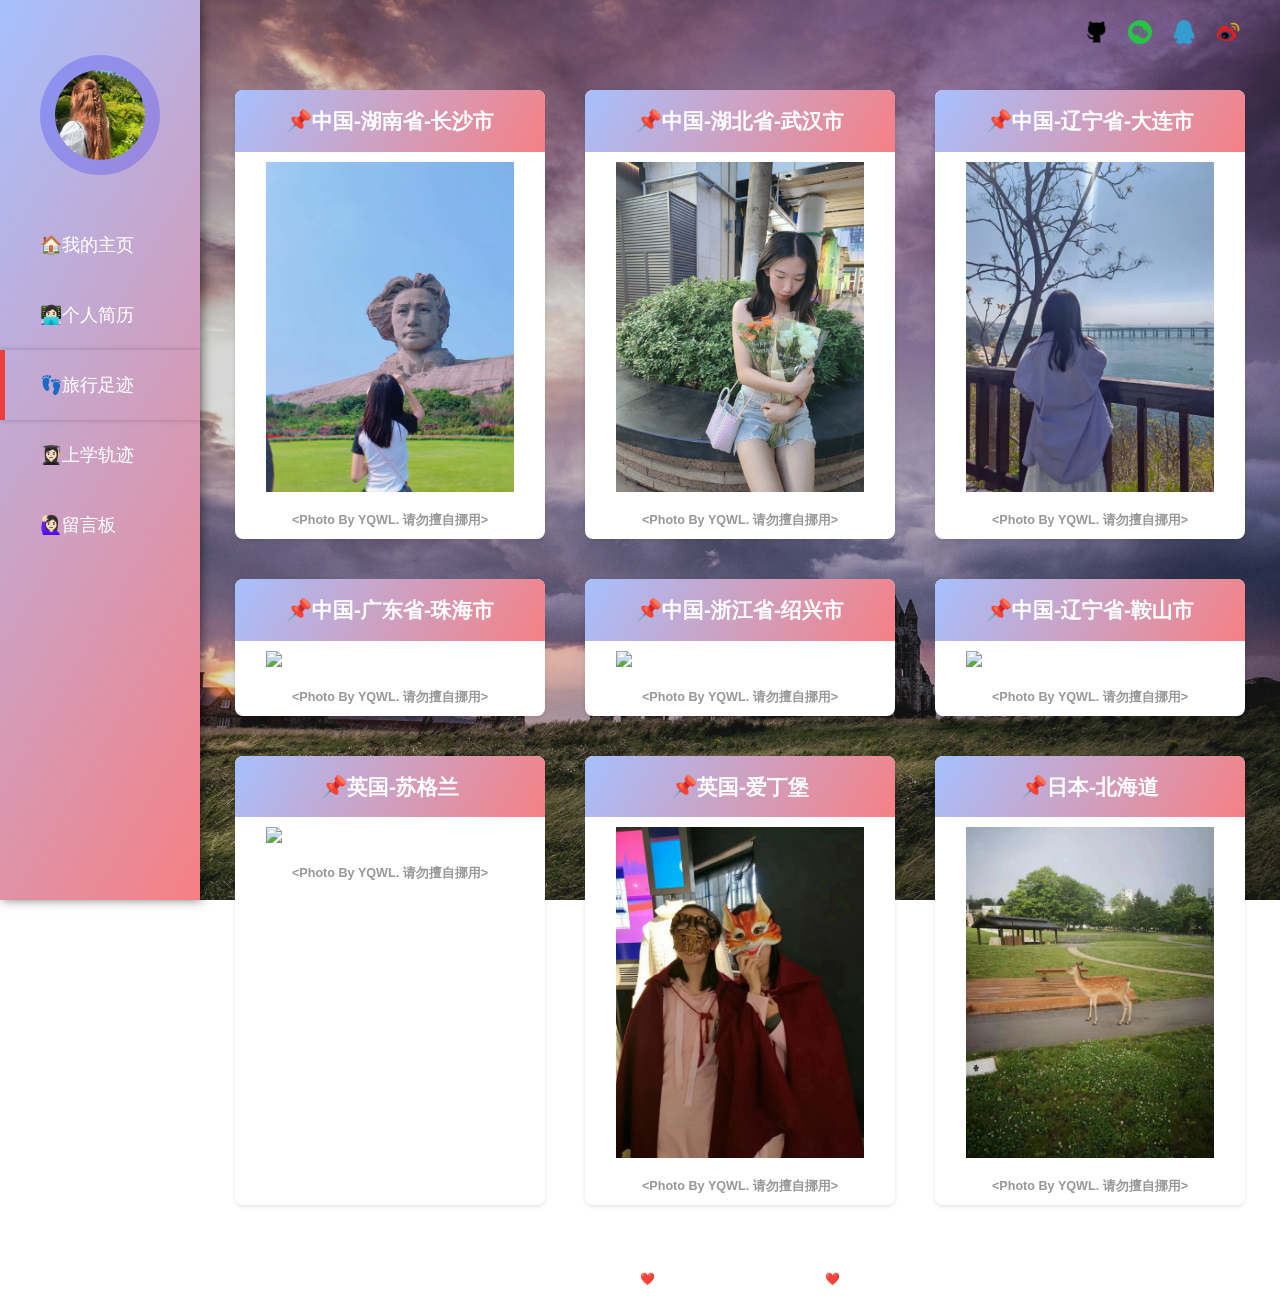
==== travel/travel.html @ 0475175e "Add files via upload" ====
<!DOCTYPE html>
<html lang="en">

<head>
    <meta charset="UTF-8">
    <meta name="viewport" content="width=device-width, initial-scale=1.0">
    <link rel="stylesheet" type="text/css" href="travel.css">
    <title>旅行足迹👣</title>
</head>

<body>
    <!-- 侧栏区 sidebar，内部有两个部分：头像区profile-circle、导航区nav-links -->
    <aside class="sidebar">
        <!-- 头像区 profile-circle，内部有两个部分：头像图片avatar、水波纹效果ripple -->
        <section class="profile-circle">
            <img src="../image/avatar.jpg" alt="头像" class="avatar">
            <div class="ripple"></div>
        </section>
        <!-- end of profile-circle -->
        <!-- 导航区 nav-links，内部有五个导航链接：4个nav-link、1个nav-link active -->
        <nav class="nav-links">
            <a class="nav-link" href="../index.html">🏠我的主页</a>
            <a class="nav-link" href="../resume/resume.html">👩🏻‍💻个人简历</a>
            <a class="nav-link active" href="">👣旅行足迹</a>
            <a class="nav-link" href="../study/study.html">👩🏻‍🎓上学轨迹</a>
            <a class="nav-link" href="../message/message.html">🙋🏻‍♀️留言板</a>
        </nav>
        <!-- end of nav-links -->
    </aside>
    <!-- end of sidebar -->

    <!-- 页眉区 header，内部有一个部分：图标区icons -->
    <header class="header">
        <!-- 图标区 icons，内部有四个图标链接：2个跳转链接、2个鼠标悬停显示图片 -->
        <section class="icons">
            <!-- 跳转链接1 -->
            <a href="https://github.com/RosiePasta" target="_blank">
                <img src="../image/icon/github.png" alt="Github">
            </a>
            <!-- 悬停显示图片1 -->
            <div class="icon-container">
                <img src="../image/icon/微信.png" alt="微信">
                <div class="hover-image">
                    <img src="../image/contact/WX-hover.jpg" alt="微信 Hover Image">
                </div>
            </div>
            <!-- 悬停显示图片2 -->
            <div class="icon-container">
                <img src="../image/icon/QQ.png" alt="QQ">
                <div class="hover-image">
                    <img src="../image/contact/QQ-hover.jpg" alt="QQ Hover Image">
                </div>
            </div>
            <!-- 跳转链接2 -->
            <a href="https://weibo.com/u/7393732584" target="_blank">
                <img src="../image/icon/微博.png" alt="微博">
            </a>
        </section>
        <!-- end of icons -->
    </header>
    <!-- end of header -->

    <!-- 主体内容区container，内部有一个部分：内容区content -->
    <main class="container">
        <!-- 内容区content，内部有一个部分：网格区grid -->
        <section class="content">
            <!-- 网格区gird，内部有9个网格项gird-item -->
            <section class="grid">
                <!-- 网格项1 -->
                <div class="grid-item">
                    <h2>📌中国-湖南省-长沙市</h2>
                    <img src="../image/travel/changsha.jpg" alt="长沙">
                    <h3>&lt;Photo By YQWL. 请勿擅自挪用&gt;</h3>
                </div>
                <!-- 网格项2 -->
                <div class="grid-item">
                    <h2>📌中国-湖北省-武汉市</h2>
                    <img src="../image/travel/wuhan.jpg" alt="武汉">
                    <h3>&lt;Photo By YQWL. 请勿擅自挪用&gt;</h3>
                </div>
                <!-- 网格项3 -->
                <div class="grid-item">
                    <h2>📌中国-辽宁省-大连市</h2>
                    <img src="../image/travel/dalian.jpg" alt="大连">
                    <h3>&lt;Photo By YQWL. 请勿擅自挪用&gt;</h3>
                </div>
                <!-- 网格项4 -->
                <div class="grid-item">
                    <h2>📌中国-广东省-珠海市</h2>
                    <img src="../image/travel/zhuhai.jpg" alt="珠海">
                    <h3>&lt;Photo By YQWL. 请勿擅自挪用&gt;</h3>
                </div>
                <!-- 网格项5 -->
                <div class="grid-item">
                    <h2>📌中国-浙江省-绍兴市</h2>
                    <img src="../image/travel/shaoxing.jpg" alt="绍兴">
                    <h3>&lt;Photo By YQWL. 请勿擅自挪用&gt;</h3>
                </div>
                <!-- 网格项6 -->
                <div class="grid-item">
                    <h2>📌中国-辽宁省-鞍山市</h2>
                    <img src="../image/travel/anshan.jpg" alt="鞍山">
                    <h3>&lt;Photo By YQWL. 请勿擅自挪用&gt;</h3>
                </div>
                <!-- 网格项7 -->
                <div class="grid-item">
                    <h2>📌英国-苏格兰</h2>
                    <img src="../image/travel/sugelan.jpg" alt="苏格兰">
                    <h3>&lt;Photo By YQWL. 请勿擅自挪用&gt;</h3>
                </div>
                <!-- 网格项8 -->
                <div class="grid-item">
                    <h2>📌英国-爱丁堡</h2>
                    <img src="../image/travel/aidingbao.jpg" alt="爱丁堡">
                    <h3>&lt;Photo By YQWL. 请勿擅自挪用&gt;</h3>
                </div>
                <!-- 网格项9 -->
                <div class="grid-item">
                    <h2>📌日本-北海道</h2>
                    <img src="../image/travel/beihaidao.jpg" alt="北海道">
                    <h3>&lt;Photo By YQWL. 请勿擅自挪用&gt;</h3>
                </div>
            </section>
            <!-- end of gird -->
        </section>
        <!-- end of content -->
    </main>
    <!-- end of container -->

    <!-- 页脚区footer，内部有两行文字p -->
    <footer>
        <p>&copy; 2024 于棋琬伦个人网站. 保留所有权利.</p>
        <p>❤️THANKS FOR YOUR VISITING❤️</p>
    </footer>
    <!-- end of footer -->
</body>

</html>
---- travel/travel.css ----
/* 全局样式 */
* {
    padding: 0;  /* 去除所有元素的内边距 */
    margin: 0;   /* 去除所有元素的外边距 */
    box-sizing: border-box;  /* 设置元素的 box-sizing 为 border-box，使 padding 和 border 包含在元素的 total width 和 height 中 */
}

body {
    display: flex;  /* 使用 flexbox 布局 */
    flex-direction: column;  /* 使子元素垂直排列 */
    justify-content: flex-start;
    font-family: Helvetica, Arial, Tahoma, Verdana;  /* 设置字体系列 */
    font-size: 14px;  /* 设置字体大小 */
    color: white;  /* 设置字体颜色 */
    background: url(../image/background.jpg) no-repeat center center/cover fixed;  /* 设置背景图片并固定位置 */
    min-height: 100vh;  /* 设置最小高度为视口高度 */
}

body::before {
    content: "";  /* 生成一个空内容 */
    position: fixed;  /* 固定定位 */
    top: 0;  /* 置于顶部 */
    left: 0;  /* 置于左侧 */
    right: 0;  /* 置于右侧 */
    bottom: 0;  /* 置于底部 */
    background-color: rgba(90, 89, 89, 0.2);  /* 设置半透明背景颜色 */
    z-index: -1;  /* 设置 z-index 使其位于背景图片之上，内容之下 */
}

/* 侧栏区样式 */
.sidebar {
    width: 200px;  /* 设置宽度 */
    background-image: linear-gradient(120deg, #a6c0fe 0%, #f68084 100%);  /* 设置渐变背景 */
    background-size: cover;  /* 背景覆盖 */
    padding: 10px;  /* 内边距 */
    height: 100vh;  /* 高度为视口高度 */
    display: flex;  /* 使用 flexbox 布局 */
    flex-direction: column;  /* 使子元素垂直排列 */
    align-items: center;  /* 子元素居中对齐 */
    position: fixed;  /* 固定定位 */
    box-shadow: 2px 0 10px rgba(0, 0, 0, 0.5);  /* 添加阴影效果 */
}

/* 侧栏--头像区样式 */
.profile-circle {
    position: relative;  /* 相对定位 */
    margin-top: 30px;  /* 顶部外边距 */
    width: 150px;  /* 宽度 */
    height: 150px;  /* 高度 */
    display: flex;  /* 使用 flexbox 布局 */
    justify-content: center;  /* 子元素水平居中 */
    align-items: center;  /* 子元素垂直居中 */
}

.avatar {
    width: 90px;  /* 宽度 */
    height: 90px;  /* 高度 */
    border-radius: 50%;  /* 设置为圆形 */
    position: relative;  /* 相对定位 */
    z-index: 2;  /* 设置 z-index 使其位于波纹效果之上 */
    display: block;  /* 块级元素 */
}

.ripple {
    position: absolute;  /* 绝对定位 */
    top: 50%;  /* 垂直居中 */
    left: 50%;  /* 水平居中 */
    width: 120px;  /* 宽度 */
    height: 120px;  /* 高度 */
    background: rgba(0, 0, 255, 0.2);  /* 半透明背景颜色 */
    border-radius: 50%;  /* 设置为圆形 */
    transform: translate(-50%, -50%);  /* 使用 transform 中心定位 */
    z-index: 1;  /* 设置 z-index 使其位于头像之下 */
    animation: ripple-animation 2s infinite;  /* 添加动画效果 */
}

@keyframes ripple-animation {
    0% {
        transform: translate(-50%, -50%) scale(1);  /* 初始大小 */
        opacity: 1;  /* 初始透明度 */
    }

    100% {
        transform: translate(-50%, -50%) scale(1.5);  /* 结束大小 */
        opacity: 0;  /* 结束透明度 */
    }
}

/* 侧栏--文字导航区样式 */
.nav-links {
    margin-top: 20px;  /* 顶部外边距 */
    width: 200px;  /* 宽度 */
    display: flex;  /* 使用 flexbox 布局 */
    flex-direction: column;  /* 子元素垂直排列 */
    align-items: center;  /* 子元素居中对齐 */
}

.nav-link {
    color: white;  /* 字体颜色 */
    text-decoration: none;  /* 去除下划线 */
    font-size: 18px;  /* 字体大小 */
    width: 100%;  /* 宽度 */
    height: 70px;  /* 高度 */
    line-height: 70px;  /* 行高 */
    padding-left: 40px;  /* 左内边距 */
    transition: background 0.3s ease, box-shadow 0.3s ease, color 0.3s ease;  /* 过渡效果 */
}

.nav-link.active {
    position: relative;  /* 相对定位 */
    background-color: transparent;  /* 背景颜色透明 */
    box-shadow: 0 -2px 4px rgba(0, 0, 0, 0.1), 0 2px 4px rgba(0, 0, 0, 0.1);  /* 添加阴影 */
}

.nav-link.active:before {
    content: '';  /* 生成空内容 */
    position: absolute;  /* 绝对定位 */
    left: 0;  /* 左对齐 */
    top: 0;  /* 顶部对齐 */
    bottom: 0;  /* 底部对齐 */
    width: 5px;  /* 宽度 */
    background-color: #ee3e3e;  /* 背景颜色 */
}

.nav-link:hover,
.nav-link.active:hover {
    background: rgba(0, 0, 255, 0.2);  /* 背景颜色 */
    box-shadow: 0 2px 4px rgba(0, 0, 0, 0.1);  /* 添加阴影 */
    color: #fff;  /* 字体颜色 */
}

/* 页眉区样式 */
.header {
    position: absolute; /* 绝对定位 */
    top: 10px; /* 距顶部10px */
    right: 20px; /* 距右边20px */
    background-color: transparent; /* 透明背景 */
    padding: 10px; /* 内边距 */
    border-radius: 10px; /* 圆角 */
    display: flex; /* 使用flex布局 */
    align-items: right; /* 子元素靠右 */
    z-index: 10; /* 层级10 */
}

.header .icons {
    display: flex; /* 使用flex布局 */
    gap: 10px; /* 子元素间距 */
}

.header .icons a img,
.header .icons .icon-container img {
    width: 24px; /* 宽度 */
    height: 24px; /* 高度 */
    transition: transform 0.3s ease; /* 变换过渡效果 */
    margin-right: 10px; /* 右外边距 */
}

.header .icons a img:hover,
.header .icons .icon-container img:hover {
    transform: scale(1.2); /* 悬停时缩放 */
}

.icon-container,
.header a {
    position: relative; /* 相对定位 */
    display: flex;  /* 使用flex布局 */ 
    align-items: center; /* 子元素垂直居中 */
}

.icon-container .hover-image{
    display: none; /* 默认隐藏 */
    position: absolute; /* 绝对定位 */
    top: 30px; /* 距顶部100% */
    left: 0; /* 距左边50% */
    transform: translate(-50%, 10px); /* 移动到中心 */
    z-index: 10; /* 层级10，使其显示在其他元素上方 */
}

.icon-container:hover .hover-image {
    display: block; /* 将悬停图像显示为块级元素 */
}

.hover-image img {
    width: 200px !important; /* 固定宽度 */
    height: auto !important; /* 自动高度 */
}

/* 主要内容区样式 */
.container {
    flex: 1;  /* 占满剩余空间 */
    display: flex;  /* 使用 flexbox 布局 */
    flex-direction: column;  /* 子元素垂直排列 */
    margin-left: 200px;  /* 左外边距 */
    padding-top: 50px;  /* 上内边距 */
    transition: all 0.4s ease;  /* 过渡效果 */
}

.content {
    padding: 20px;  /* 内边距 */
    max-width: calc(1250px - 200px);  /* 最大宽度 */
    margin: 20px auto;  /* 上下外边距，水平居中 */
}

/* 主要内容--网格区样式 */
.grid {
    display: grid;  /* 使用 CSS 网格布局 */
    /* 当可用空间足够时，网格系统会尽量多地创建宽度至少为 300px 的列，每个列最多可以扩展到 1fr 的比例单位。 */
    /* 当空间不足以容纳多个 300px 宽的列时，列的数量会减少，以确保每列至少有 300px 的宽度。 */
    grid-template-columns: repeat(auto-fit, minmax(300px, 1fr));
    gap: 40px;  /* 网格间距 */
    margin: 0 auto;
    transition: all 0.4s ease;  /* 过渡效果 */
}

.grid-item {
    background: white;  /* 背景颜色 */
    border-radius: 8px;  /* 边框圆角 */
    box-shadow: 0 2px 4px rgba(0, 0, 0, 0.1);  /* 添加阴影 */
    transition: transform 0.4s ease, background-color 0.4s ease;  /* 过渡效果 */
    overflow: hidden;  /* 超出部分隐藏 */
}

.grid-item img {
    width: 80%;  /* 宽度 */
    height: auto;  /* 高度自适应 */
    margin: 10px auto;  /* 上下外边距，水平居中 */
    display: block;  /* 块级元素 */
}

.grid-item h2 {
    background-image: linear-gradient(120deg, #a6c0fe 0%, #f68084 100%);  /* 背景渐变 */
    line-height: 1.5em;  /* 行高 */
    padding: 15px;  /* 内边距 */
    margin: 0;  /* 外边距 */
    text-align: center;  /* 文本居中 */
}

.grid-item h3 {
    text-align: center;  /* 文本居中 */
    padding: 10px;  /* 内边距 */
    font-size: 0.9em;  /* 字体大小 */
    color: #999;  /* 字体颜色 */
}

.grid-item:hover {
    transform: scale(1.05);  /* 鼠标悬停放大 */
    background-color: #f0f0f0;  /* 背景颜色 */
}

/* 页脚区样式 */
footer {
    background: transparent; /* 设置页脚区域背景为透明 */
    padding: 10px; /* 内边距为10px */
    height: 50px; /* 设置页脚区域高度为50px */
    margin-left: 200px; /* 左外边距为10px */
    margin-bottom: 10px; /* 下外边距为10px */
}

footer p {
    font-size: 12px; /* 字体大小 */
    font-family: helvetica, arial, tahoma, verdana; /* 设置段落字体 */
    text-align: center; /* 文本居中对齐 */
    color: white; /* 文本颜色为白色 */
}
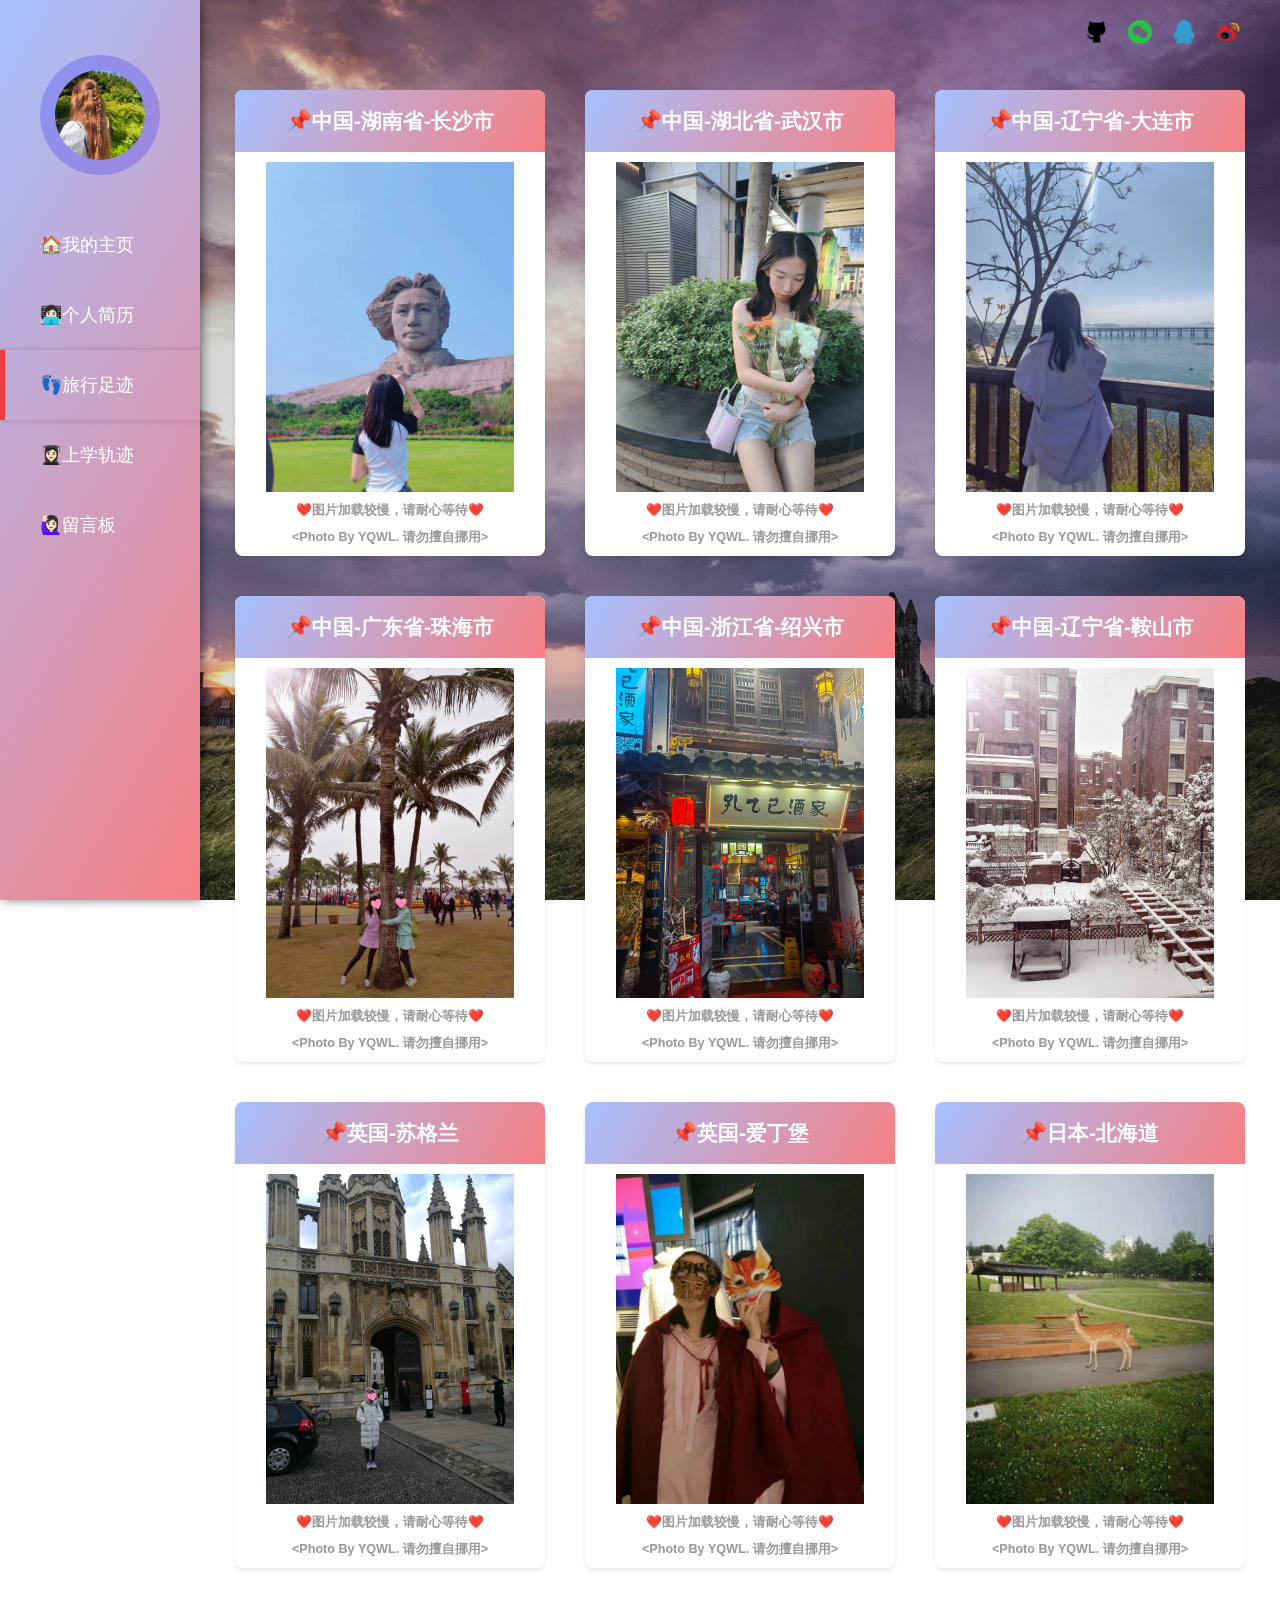
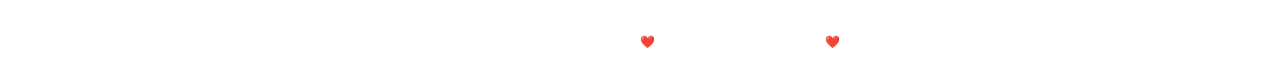
==== commit 582f9587: "Add files via upload" ====
--- a/travel/travel.html
+++ b/travel/travel.html
@@ -70,54 +70,63 @@
                 <div class="grid-item">
                     <h2>📌中国-湖南省-长沙市</h2>
                     <img src="../image/travel/changsha.jpg" alt="长沙">
+                    <h3>❤️图片加载较慢，请耐心等待❤️</h3>
                     <h3>&lt;Photo By YQWL. 请勿擅自挪用&gt;</h3>
                 </div>
                 <!-- 网格项2 -->
                 <div class="grid-item">
                     <h2>📌中国-湖北省-武汉市</h2>
                     <img src="../image/travel/wuhan.jpg" alt="武汉">
+                    <h3>❤️图片加载较慢，请耐心等待❤️</h3>
                     <h3>&lt;Photo By YQWL. 请勿擅自挪用&gt;</h3>
                 </div>
                 <!-- 网格项3 -->
                 <div class="grid-item">
                     <h2>📌中国-辽宁省-大连市</h2>
                     <img src="../image/travel/dalian.jpg" alt="大连">
+                    <h3>❤️图片加载较慢，请耐心等待❤️</h3>
                     <h3>&lt;Photo By YQWL. 请勿擅自挪用&gt;</h3>
                 </div>
                 <!-- 网格项4 -->
                 <div class="grid-item">
                     <h2>📌中国-广东省-珠海市</h2>
                     <img src="../image/travel/zhuhai.jpg" alt="珠海">
+                    <h3>❤️图片加载较慢，请耐心等待❤️</h3>
                     <h3>&lt;Photo By YQWL. 请勿擅自挪用&gt;</h3>
                 </div>
                 <!-- 网格项5 -->
                 <div class="grid-item">
                     <h2>📌中国-浙江省-绍兴市</h2>
                     <img src="../image/travel/shaoxing.jpg" alt="绍兴">
+                    <h3>❤️图片加载较慢，请耐心等待❤️</h3>
                     <h3>&lt;Photo By YQWL. 请勿擅自挪用&gt;</h3>
                 </div>
                 <!-- 网格项6 -->
                 <div class="grid-item">
                     <h2>📌中国-辽宁省-鞍山市</h2>
                     <img src="../image/travel/anshan.jpg" alt="鞍山">
+                    <h3>❤️图片加载较慢，请耐心等待❤️</h3>
                     <h3>&lt;Photo By YQWL. 请勿擅自挪用&gt;</h3>
                 </div>
                 <!-- 网格项7 -->
                 <div class="grid-item">
                     <h2>📌英国-苏格兰</h2>
                     <img src="../image/travel/sugelan.jpg" alt="苏格兰">
+                    <h3>❤️图片加载较慢，请耐心等待❤️</h3>
                     <h3>&lt;Photo By YQWL. 请勿擅自挪用&gt;</h3>
                 </div>
                 <!-- 网格项8 -->
                 <div class="grid-item">
                     <h2>📌英国-爱丁堡</h2>
                     <img src="../image/travel/aidingbao.jpg" alt="爱丁堡">
+                    <h3>❤️图片加载较慢，请耐心等待❤️</h3>
                     <h3>&lt;Photo By YQWL. 请勿擅自挪用&gt;</h3>
                 </div>
                 <!-- 网格项9 -->
                 <div class="grid-item">
                     <h2>📌日本-北海道</h2>
                     <img src="../image/travel/beihaidao.jpg" alt="北海道">
+                    <h3>❤️图片加载较慢，请耐心等待❤️</h3>
                     <h3>&lt;Photo By YQWL. 请勿擅自挪用&gt;</h3>
                 </div>
             </section>
--- a/travel/travel.css
+++ b/travel/travel.css
@@ -237,9 +237,9 @@
 
 .grid-item h3 {
     text-align: center;  /* 文本居中 */
-    padding: 10px;  /* 内边距 */
     font-size: 0.9em;  /* 字体大小 */
     color: #999;  /* 字体颜色 */
+    margin-bottom: 10px;
 }
 
 .grid-item:hover {
